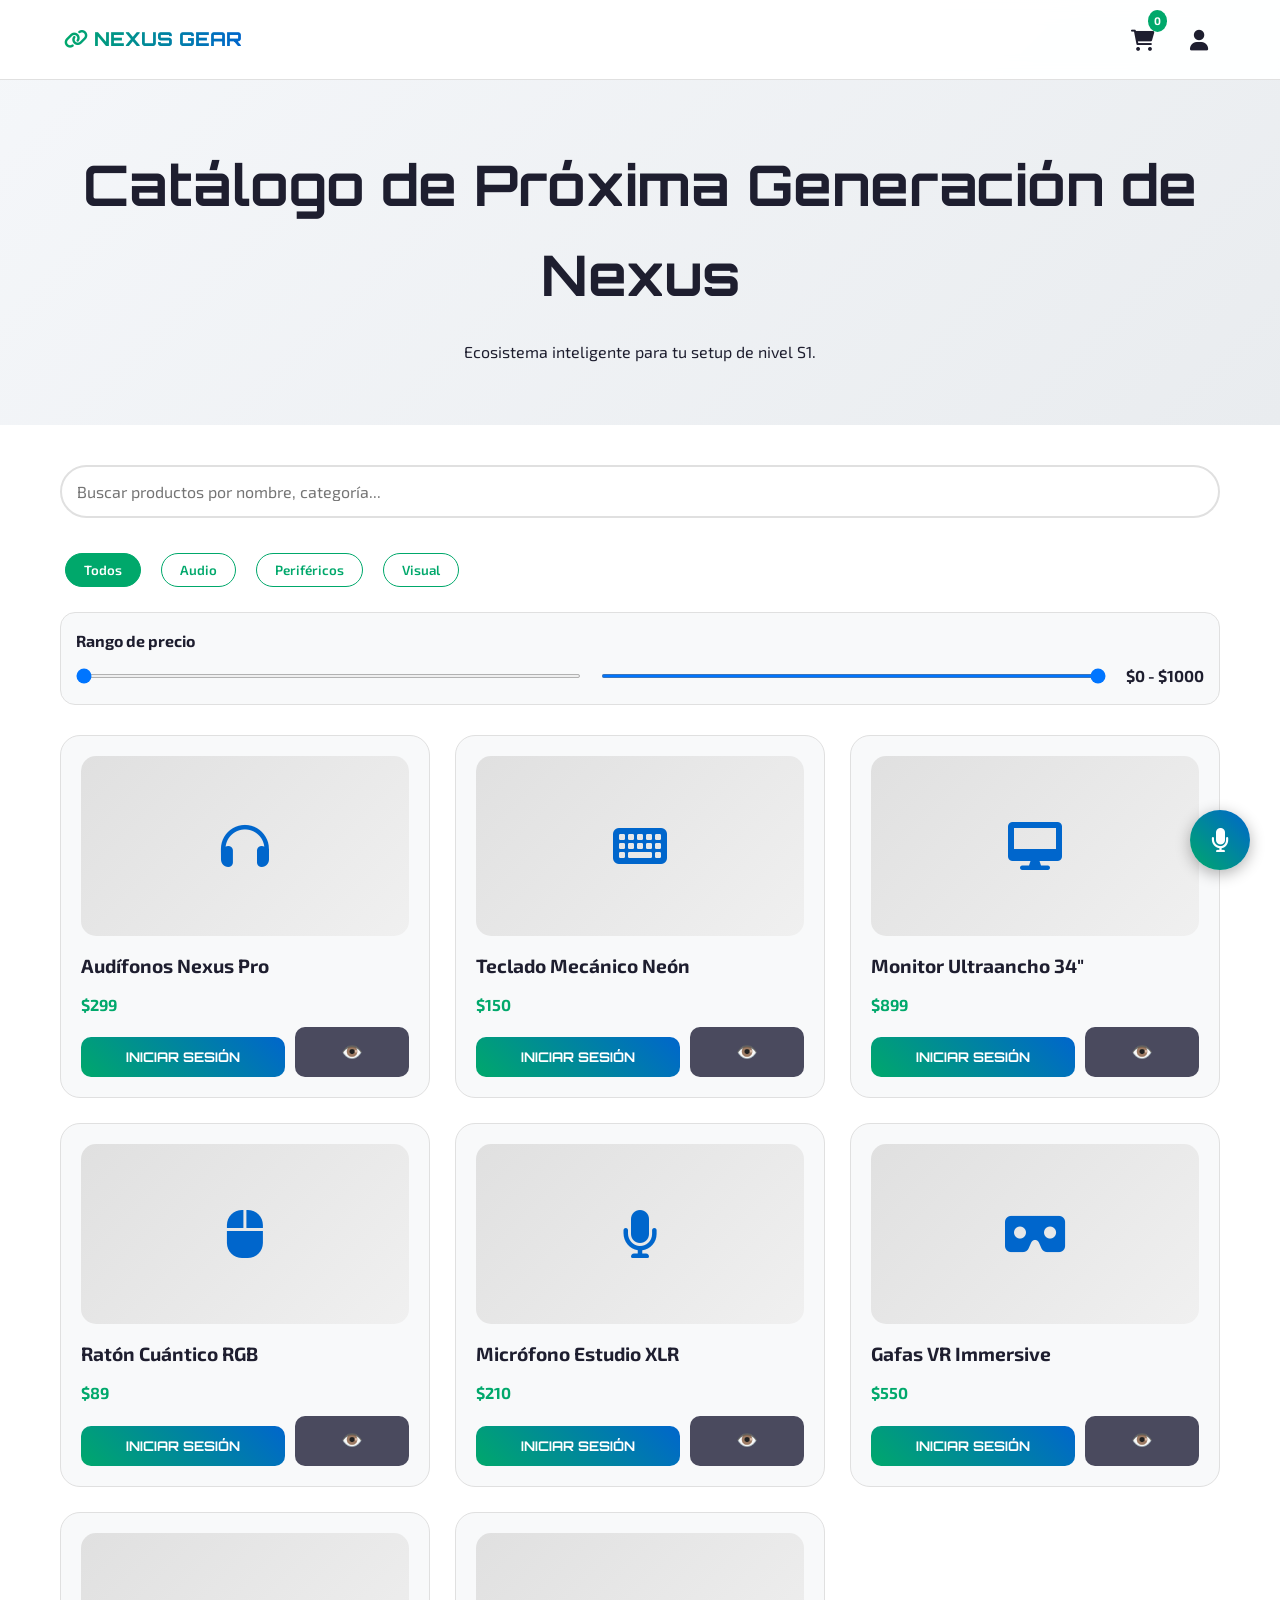
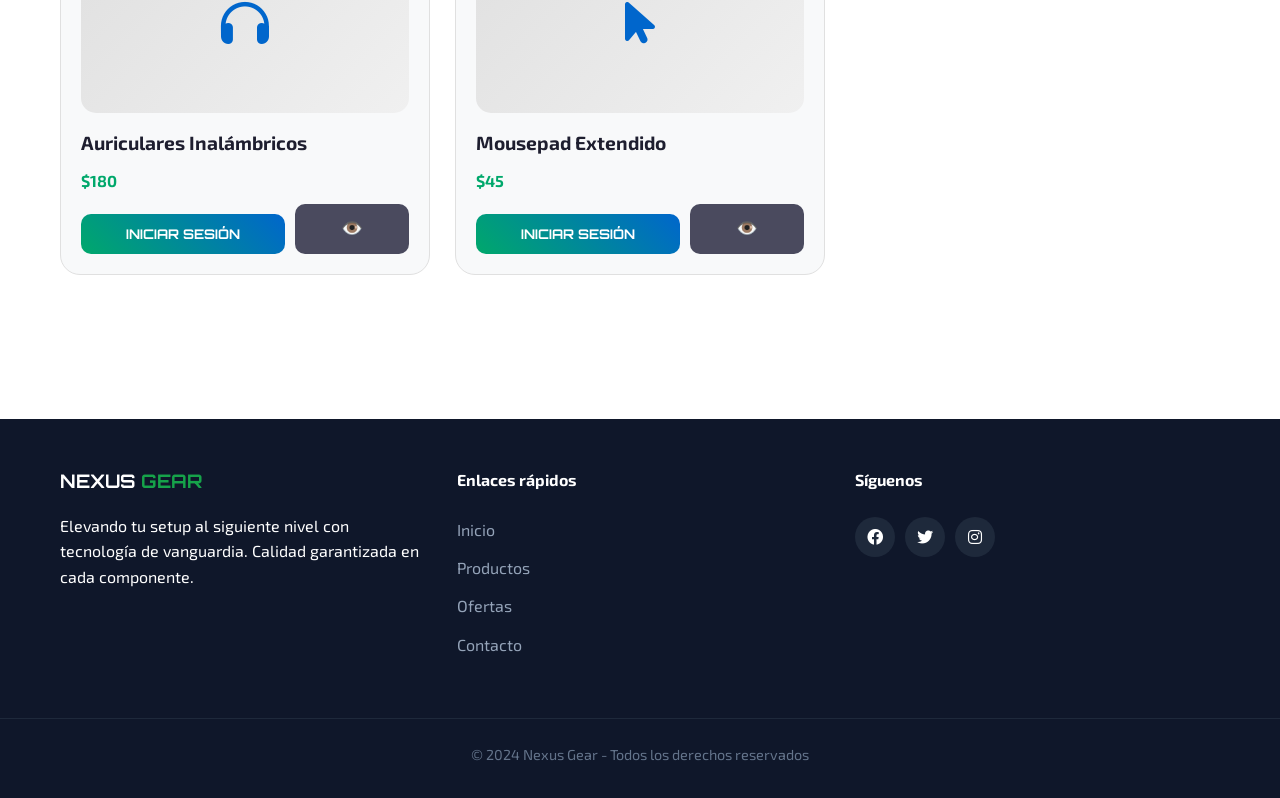
==== nexus.html @ e5adb8c1 "Add files via upload" ====
<!DOCTYPE html>
<html lang="es">

<head>
    <meta charset="UTF-8">
    <meta name="viewport" content="width=device-width, initial-scale=1.0">
    <title>Nexus Gear - Catálogo de Próxima Generación</title>
    <link rel="stylesheet" href="https://cdnjs.cloudflare.com/ajax/libs/font-awesome/6.0.0/css/all.min.css">
    <link href="https://fonts.googleapis.com/css2?family=Orbitron:wght@400;700&family=Exo+2:wght@300;600&display=swap"
        rel="stylesheet">
    <link rel="stylesheet" href="estilos.css">
</head>

<body>

    <div id="loading" aria-label="Cargando Nexus Gear">
        <h2 class="logo-text">NEXUS GEAR</h2>
        <div class="loader-bar" role="progressbar">
            <div class="loader-progress" id="bar"></div>
        </div>
    </div>

    <header>
        <div class="logo">
            <span class="logo-text"><i class="fas fa-link"></i> NEXUS GEAR</span>
        </div>
        <nav class="user-controls">
            <div class="icon-btn" onclick="catalogo.toggleModal()" title="Carrito">
                <i class="fas fa-shopping-cart"></i>
                <span class="badge" id="cart-count">0</span>
            </div>
            <div class="icon-btn" title="Perfil" onclick="window.location.href='Perfil_De_Usuario.html'"
                style="cursor:pointer;">
                <i class="fas fa-user"></i>
            </div>
        </nav>
    </header>

    <main>
        <section class="hero">
            <h1>Catálogo de Próxima Generación de Nexus</h1>
            <p>Ecosistema inteligente para tu setup de nivel S1.</p>
        </section>

        <section class="container">
            <!-- Barra de búsqueda -->
            <div class="search-bar" style="margin-bottom: 30px;">
                <input type="text" id="search-input" placeholder="Buscar productos por nombre, categoría..."
                    style="width: 100%; padding: 15px; border: 2px solid var(--border-light); border-radius: 30px; font-size: 1rem;">
            </div>

            <!-- Filtros mejorados -->
            <div class="filters-wrapper" style="margin-bottom: 30px;">
                <div class="filters" role="tablist">
                    <button class="filter-btn active" data-categoria="all">Todos</button>
                    <button class="filter-btn" data-categoria="audio">Audio</button>
                    <button class="filter-btn" data-categoria="perifericos">Periféricos</button>
                    <button class="filter-btn" data-categoria="visual">Visual</button>
                </div>

                <!-- Filtro de precio -->
                <div class="price-filter"
                    style="margin-top: 20px; padding: 15px; background: var(--light-card); border-radius: 15px;">
                    <h4 style="margin-bottom: 10px;">Rango de precio</h4>
                    <div style="display: flex; gap: 20px; align-items: center; flex-wrap: wrap;">
                        <input type="range" id="precio-min" min="0" max="1000" value="0" step="10">
                        <input type="range" id="precio-max" min="0" max="1000" value="1000" step="10">
                        <span id="precio-valor" style="font-weight: bold;">$0 - $1000</span>
                    </div>
                </div>
            </div>

            <!-- Grid de productos -->
            <div class="products-grid" id="catalog">
                <!-- Productos cargados dinámicamente -->
            </div>

            <!-- Paginación -->
            <div id="paginacion" style="margin-top: 40px; text-align: center;"></div>
        </section>
    </main>

    <!-- Modal del carrito -->
    <div class="modal" id="cartModal" onclick="if(event.target===this) catalogo.toggleModal()">
        <div class="modal-content">
            <div class="modal-header"
                style="display: flex; justify-content: space-between; align-items: center; margin-bottom: 20px;">
                <h2>🛒 Tu Nexo</h2>
                <button class="close-btn" onclick="catalogo.toggleModal()"
                    style="background: none; border: none; font-size: 28px; cursor: pointer;">&times;</button>
            </div>
            <div id="cartItems"></div>
            <div id="cartTotal" class="cart-total"></div>
            <div id="cartActions" style="margin-top: 20px; display: none;">
                <button class="btn-buy" onclick="catalogo.clearCart()" style="background: #ff4757;">VACIAR NEXO</button>
                <button class="btn-buy" onclick="catalogo.checkout()"
                    style="background: var(--primary); margin-top: 10px;">FINALIZAR COMPRA</button>
            </div>
        </div>
    </div>

    <footer style="background: #0f172a; color: white; padding: 3rem 0 2rem; margin-top: 4rem;">
        <div class="footer-content">
            <div class="footer-section">
                <h3>NEXUS <span style="color: #16a34a;">GEAR</span></h3>
                <p>Elevando tu setup al siguiente nivel con tecnología de vanguardia. Calidad garantizada en cada
                    componente.</p>
            </div>
            <div class="footer-section">
                <h4>Enlaces rápidos</h4>
                <ul>
                    <li><a href="#">Inicio</a></li>
                    <li><a href="#">Productos</a></li>
                    <li><a href="#">Ofertas</a></li>
                    <li><a href="#">Contacto</a></li>
                </ul>
            </div>
            <div class="footer-section">
                <h4>Síguenos</h4>
                <div class="social-links">
                    <a href="#"><i class="fab fa-facebook"></i></a>
                    <a href="#"><i class="fab fa-twitter"></i></a>
                    <a href="#"><i class="fab fa-instagram"></i></a>
                </div>
            </div>
            <!-- MODAL DE GALERÍA MULTIMEDIA -->
            <div id="galleryModal" class="modal">
                <div class="modal-content gallery-modal-content">
                    <div class="modal-header">
                        <h2 id="galleryProductTitle">Producto</h2>
                        <button class="close-btn" onclick="catalogo.cerrarGaleria()">&times;</button>
                    </div>

                    <!-- Galería principal -->
                    <div class="gallery-container">
                        <div class="gallery-main">
                            <img id="galleryMainImage" src="" alt="Vista principal">
                            <button class="gallery-nav prev" id="galleryPrevBtn">❮</button>
                            <button class="gallery-nav next" id="galleryNextBtn">❯</button>
                        </div>

                        <!-- Miniaturas -->
                        <div class="gallery-thumbnails" id="galleryThumbnails">
                            <!-- Se generan dinámicamente -->
                        </div>

                        <!-- Botón de voz para navegar -->
                        <button class="gallery-voice-btn" id="galleryVoiceBtn">
                            Navegar por voz
                        </button>
                    </div>
                </div>
            </div>

            <!-- Indicador de voz (feedback) -->
            <div id="voiceFeedback"
                style="position: fixed; bottom: 20px; left: 20px; background: #00a86b; color: white; padding: 8px 16px; border-radius: 20px; font-size: 12px; display: none; z-index: 9999;">
                Escuchando...
            </div>

        </div>
        <div class="footer-bottom">
            <p>&copy; 2024 Nexus Gear - Todos los derechos reservados</p>
        </div>
    </footer>

    <script src="script.js"></script>

    <!-- Botón flotante de asistente de voz -->
    <button id="voice-assistant-btn" title="Asistente de voz Nexus" style="position: fixed; bottom: 30px; right: 30px; z-index: 9999;
    background: linear-gradient(45deg, var(--primary), var(--secondary));
    border: none; color: white; width: 60px; height: 60px; border-radius: 50%;
    font-size: 24px; cursor: pointer; box-shadow: 0 4px 15px rgba(0,0,0,0.3);
    display: flex; align-items: center; justify-content: center;">
        <i class="fas fa-microphone"></i>
    </button>

    <!-- Feedback de voz -->
    <div id="voice-feedback"
        style="position: fixed; bottom: 100px; right: 30px; background: #00a86b; color: white; padding: 8px 16px; border-radius: 20px; font-size: 12px; display: none; z-index: 9999;">
        Escuchando...
    </div>

    <script src="script.js"></script>
</body>

</html>
---- estilos.css ----
:root {
    --primary: #00a86b;
    --secondary: #0066cc;
    --accent: #9d4edd;
    --light-bg: #ffffff;
    --light-card: #f8f9fa;
    --text-dark: #1e1e2f;
    --text-soft: #4a4a5e;
    --border-light: #e0e0e0;
}

* {
    box-sizing: border-box;
    margin: 0;
    padding: 0;
}

body {
    background-color: var(--light-bg);
    color: var(--text-dark);
    font-family: 'Exo 2', sans-serif;
    line-height: 1.6;
}

/* CARGA */
#loading {
    position: fixed;
    inset: 0;
    background: var(--light-bg);
    display: flex;
    flex-direction: column;
    align-items: center;
    justify-content: center;
    z-index: 9999;
}

.loader-bar {
    width: 250px;
    height: 4px;
    background: rgba(0, 0, 0, 0.1);
    border-radius: 10px;
    margin-top: 20px;
    overflow: hidden;
}

.loader-progress {
    width: 0%;
    height: 100%;
    background: var(--primary);
    transition: width 0.4s ease;
}

/* HEADER */
header {
    background: rgba(255, 255, 255, 0.95);
    backdrop-filter: blur(10px);
    position: fixed;
    top: 0;
    width: 100%;
    z-index: 1000;
    padding: 15px 5%;
    border-bottom: 1px solid var(--border-light);
    display: flex;
    justify-content: space-between;
    align-items: center;
}

.logo-text {
    font-family: 'Orbitron', monospace;
    font-weight: 800;
    font-size: 1.2rem;
    background: linear-gradient(to right, var(--primary), var(--secondary));
    -webkit-background-clip: text;
    -webkit-text-fill-color: transparent;
    background-clip: text;
}

.user-controls {
    display: flex;
    gap: 20px;
    align-items: center;
}

.icon-btn {
    position: relative;
    cursor: pointer;
    font-size: 1.3rem;
    transition: transform 0.2s ease;
    padding: 8px;
}

.icon-btn:hover {
    transform: scale(1.1);
}

.badge {
    position: absolute;
    top: -5px;
    right: -5px;
    background: var(--primary);
    color: white;
    border-radius: 50%;
    padding: 2px 6px;
    font-size: 11px;
    font-weight: bold;
    min-width: 18px;
    text-align: center;
}

/* HERO */
.hero {
    padding: 140px 5% 60px;
    text-align: center;
    background: linear-gradient(135deg, #f5f7fa 0%, #e9ecef 100%);
}

.hero h1 {
    font-family: 'Orbitron', monospace;
    font-size: clamp(1.8rem, 5vw, 3.5rem);
    margin-bottom: 20px;
}

.gradient-text {
    background: linear-gradient(45deg, var(--primary), var(--secondary));
    -webkit-background-clip: text;
    -webkit-text-fill-color: transparent;
    background-clip: text;
}

/* CONTAINER */
.container {
    max-width: 1200px;
    margin: 0 auto;
    padding: 40px 20px;
}

/* SEARCH BAR */
.search-bar {
    margin-bottom: 30px;
}

.search-bar input {
    width: 100%;
    padding: 15px 20px;
    border: 2px solid var(--border-light);
    border-radius: 30px;
    font-size: 1rem;
    transition: all 0.3s ease;
    font-family: 'Exo 2', sans-serif;
}

.search-bar input:focus {
    outline: none;
    border-color: var(--primary);
    box-shadow: 0 0 0 3px rgba(0, 168, 107, 0.1);
}

/* FILTERS */
.filters-wrapper {
    margin-bottom: 30px;
}

.filters {
    display: flex;
    gap: 10px;
    flex-wrap: wrap;
    margin-bottom: 20px;
}

.filter-btn {
    background: transparent;
    border: 1px solid var(--primary);
    color: var(--primary);
    padding: 8px 18px;
    border-radius: 20px;
    cursor: pointer;
    margin: 5px;
    transition: all 0.3s ease;
    font-family: 'Exo 2', sans-serif;
    font-weight: 600;
}

.filter-btn:hover {
    background: var(--primary);
    color: white;
    transform: translateY(-2px);
}

.filter-btn.active {
    background: var(--primary);
    color: white;
}

/* PRICE FILTER */
.price-filter {
    background: var(--light-card);
    border-radius: 15px;
    padding: 20px;
    border: 1px solid var(--border-light);
}

.price-filter h4 {
    margin-bottom: 15px;
    color: var(--text-dark);
}

.price-filter input[type="range"] {
    flex: 1;
    min-width: 150px;
    height: 4px;
    border-radius: 5px;
    background: var(--border-light);
    outline: none;
}

.price-filter input[type="range"]::-webkit-slider-thumb {
    -webkit-appearance: none;
    width: 15px;
    height: 15px;
    border-radius: 50%;
    background: var(--primary);
    cursor: pointer;
}

/* GRID */
.products-grid {
    display: grid;
    grid-template-columns: repeat(auto-fill, minmax(280px, 1fr));
    gap: 25px;
    margin-bottom: 40px;
}

.product-card {
    background: var(--light-card);
    border: 1px solid var(--border-light);
    border-radius: 20px;
    padding: 20px;
    transition: all 0.3s ease;
    position: relative;
    overflow: hidden;
}

.product-card:hover {
    transform: translateY(-5px);
    box-shadow: 0 10px 25px rgba(0, 0, 0, 0.1);
    border-color: var(--primary);
}

.product-card::before {
    content: '';
    position: absolute;
    top: 0;
    left: -100%;
    width: 100%;
    height: 3px;
    background: linear-gradient(90deg, var(--primary), var(--secondary));
    transition: left 0.3s ease;
}

.product-card:hover::before {
    left: 0;
}

.product-img {
    height: 180px;
    background: linear-gradient(135deg, #e0e0e0 0%, #f0f0f0 100%);
    border-radius: 15px;
    display: flex;
    align-items: center;
    justify-content: center;
    font-size: 3rem;
    color: var(--secondary);
    margin-bottom: 15px;
}

.product-card h3 {
    font-size: 1.2rem;
    margin-bottom: 10px;
    color: var(--text-dark);
}

/* BOTONES */
.btn-buy {
    width: 100%;
    padding: 12px;
    border: none;
    border-radius: 10px;
    background: linear-gradient(45deg, var(--primary), var(--secondary));
    color: white;
    font-weight: bold;
    font-family: 'Orbitron', monospace;
    cursor: pointer;
    transition: all 0.3s ease;
    margin-top: 10px;
}

.btn-buy:hover {
    transform: translateY(-2px);
    box-shadow: 0 4px 12px rgba(0, 168, 107, 0.3);
}

.btn-buy:active {
    transform: translateY(0);
}

/* MODAL */
.modal {
    display: none;
    position: fixed;
    inset: 0;
    background: rgba(0, 0, 0, 0.5);
    backdrop-filter: blur(4px);
    z-index: 2000;
    align-items: center;
    justify-content: center;
    opacity: 0;
    transition: opacity 0.3s ease;
}

.modal.active {
    display: flex;
    opacity: 1;
}

.modal-content {
    background: white;
    padding: 30px;
    border-radius: 20px;
    width: 90%;
    max-width: 500px;
    max-height: 80vh;
    overflow-y: auto;
    transform: scale(0.9);
    transition: transform 0.3s ease;
}

.modal.active .modal-content {
    transform: scale(1);
}

.modal-header {
    display: flex;
    justify-content: space-between;
    align-items: center;
    margin-bottom: 20px;
    padding-bottom: 15px;
    border-bottom: 2px solid var(--border-light);
}

.close-btn {
    background: none;
    border: none;
    font-size: 28px;
    cursor: pointer;
    color: var(--text-soft);
    transition: color 0.3s ease;
}

.close-btn:hover {
    color: var(--primary);
}

.cart-item {
    display: flex;
    justify-content: space-between;
    align-items: center;
    padding: 12px 0;
    border-bottom: 1px solid #eee;
}

.cart-total {
    margin-top: 20px;
    padding-top: 20px;
    border-top: 2px solid var(--border-light);
    text-align: right;
}

/* PAGINACION */
#paginacion {
    margin-top: 40px;
    text-align: center;
}

#paginacion button {
    padding: 8px 15px;
    margin: 0 5px;
    border: 1px solid var(--border-light);
    background: white;
    color: var(--text-dark);
    border-radius: 8px;
    cursor: pointer;
    transition: all 0.3s ease;
    font-family: 'Exo 2', sans-serif;
}

#paginacion button:hover {
    background: var(--primary);
    color: white;
    transform: translateY(-2px);
}

/* FOOTER */
footer {
    background: #0f172a;
    color: white;
    padding: 3rem 0 2rem;
    margin-top: 4rem;
}

.footer-content {
    max-width: 1200px;
    margin: 0 auto;
    display: grid;
    grid-template-columns: repeat(auto-fit, minmax(250px, 1fr));
    gap: 2rem;
    padding: 0 20px;
}

.footer-section h3 {
    font-family: 'Orbitron', monospace;
    margin-bottom: 1rem;
}

.footer-section h3 span {
    color: #16a34a;
}

.footer-section h4 {
    margin-bottom: 1.5rem;
    position: relative;
}

.footer-section ul {
    list-style: none;
    padding: 0;
}

.footer-section ul li {
    margin-bottom: 0.8rem;
}

.footer-section ul li a {
    color: #94a3b8;
    text-decoration: none;
    transition: color 0.3s;
}

.footer-section ul li a:hover {
    color: #16a34a;
}

.social-links {
    display: flex;
    gap: 10px;
}

.social-links a {
    display: inline-flex;
    width: 40px;
    height: 40px;
    background: #1e293b;
    color: white;
    text-align: center;
    align-items: center;
    justify-content: center;
    border-radius: 50%;
    text-decoration: none;
    transition: all 0.3s;
}

.social-links a:hover {
    background: #16a34a;
    transform: translateY(-3px);
}

.footer-bottom {
    text-align: center;
    margin-top: 3rem;
    padding-top: 1.5rem;
    border-top: 1px solid #1e293b;
    font-size: 0.9rem;
    color: #64748b;
}

/* RESPONSIVE */
@media (max-width: 768px) {
    header {
        padding: 10px 3%;
    }

    .hero {
        padding-top: 100px;
    }

    .hero h1 {
        font-size: 1.8rem;
    }

    .products-grid {
        grid-template-columns: repeat(auto-fill, minmax(240px, 1fr));
        gap: 15px;
    }

    .filters {
        overflow-x: auto;
        flex-wrap: nowrap;
        padding-bottom: 10px;
    }

    .price-filter div {
        flex-direction: column;
        gap: 10px;
    }

    .price-filter input[type="range"] {
        width: 100%;
    }
}

@media (max-width: 480px) {
    .logo-text {
        font-size: 1rem;
    }

    .hero h1 {
        font-size: 1.5rem;
    }

    .products-grid {
        grid-template-columns: 1fr;
    }

    .modal-content {
        width: 95%;
        padding: 20px;
    }

    .footer-content {
        grid-template-columns: 1fr;
        text-align: center;
    }

    .social-links {
        justify-content: center;
    }
}
/* ========== GALERÍA MULTIMEDIA ========== */

.gallery-modal-content {
    max-width: 800px !important;
    max-height: 90vh !important;
    overflow-y: auto !important;
}

.gallery-container {
    display: flex;
    flex-direction: column;
    gap: 20px;
}

.gallery-main {
    position: relative;
    width: 100%;
    aspect-ratio: 1 / 1;
    background: #f0f0f0;
    border-radius: 16px;
    overflow: hidden;
    display: flex;
    align-items: center;
    justify-content: center;
}

.gallery-main img {
    width: 100%;
    height: 100%;
    object-fit: contain;
    transition: transform 0.3s ease;
}

.gallery-nav {
    position: absolute;
    top: 50%;
    transform: translateY(-50%);
    background: rgba(0,0,0,0.6);
    color: white;
    border: none;
    width: 40px;
    height: 40px;
    border-radius: 50%;
    cursor: pointer;
    font-size: 20px;
    transition: all 0.2s;
    z-index: 10;
}

.gallery-nav:hover {
    background: var(--primary);
}

.gallery-nav.prev {
    left: 10px;
}

.gallery-nav.next {
    right: 10px;
}

.gallery-thumbnails {
    display: flex;
    gap: 10px;
    overflow-x: auto;
    padding: 10px 0;
    scrollbar-width: thin;
}

.gallery-thumbnails img {
    width: 70px;
    height: 70px;
    object-fit: cover;
    border-radius: 10px;
    cursor: pointer;
    border: 2px solid transparent;
    transition: all 0.2s;
    flex-shrink: 0;
}

.gallery-thumbnails img:hover {
    transform: scale(1.05);
}

.gallery-thumbnails img.active-gallery-thumb {
    border-color: var(--primary);
    box-shadow: 0 0 0 2px rgba(0,168,107,0.3);
}

.gallery-voice-btn {
    background: linear-gradient(45deg, var(--primary), var(--secondary));
    color: white;
    border: none;
    padding: 12px;
    border-radius: 30px;
    cursor: pointer;
    font-weight: bold;
    margin-top: 10px;
    transition: all 0.3s;
}

.gallery-voice-btn:hover {
    transform: translateY(-2px);
    box-shadow: 0 4px 12px rgba(0,168,107,0.3);
}

/* Responsive galería */
@media (max-width: 600px) {
    .gallery-thumbnails img {
        width: 50px;
        height: 50px;
    }
    
    .gallery-nav {
        width: 30px;
        height: 30px;
        font-size: 14px;
    }
}
/* Overlay de galería en tarjetas */
.product-img {
    position: relative;
    cursor: pointer;
}

.gallery-overlay {
    position: absolute;
    top: 0;
    left: 0;
    width: 100%;
    height: 100%;
    background: rgba(0,0,0,0.7);
    display: flex;
    align-items: center;
    justify-content: center;
    opacity: 0;
    transition: opacity 0.3s;
    border-radius: 15px;
    color: white;
    gap: 8px;
}

.product-img:hover .gallery-overlay {
    opacity: 1;
}

.btn-gallery {
    background: #4a4a5e;
    color: white;
    border: none;
    border-radius: 10px;
    padding: 12px;
    cursor: pointer;
    transition: all 0.3s;
    font-size: 1.1rem;
}

.btn-gallery:hover {
    background: var(--primary);
    transform: translateY(-2px);
}
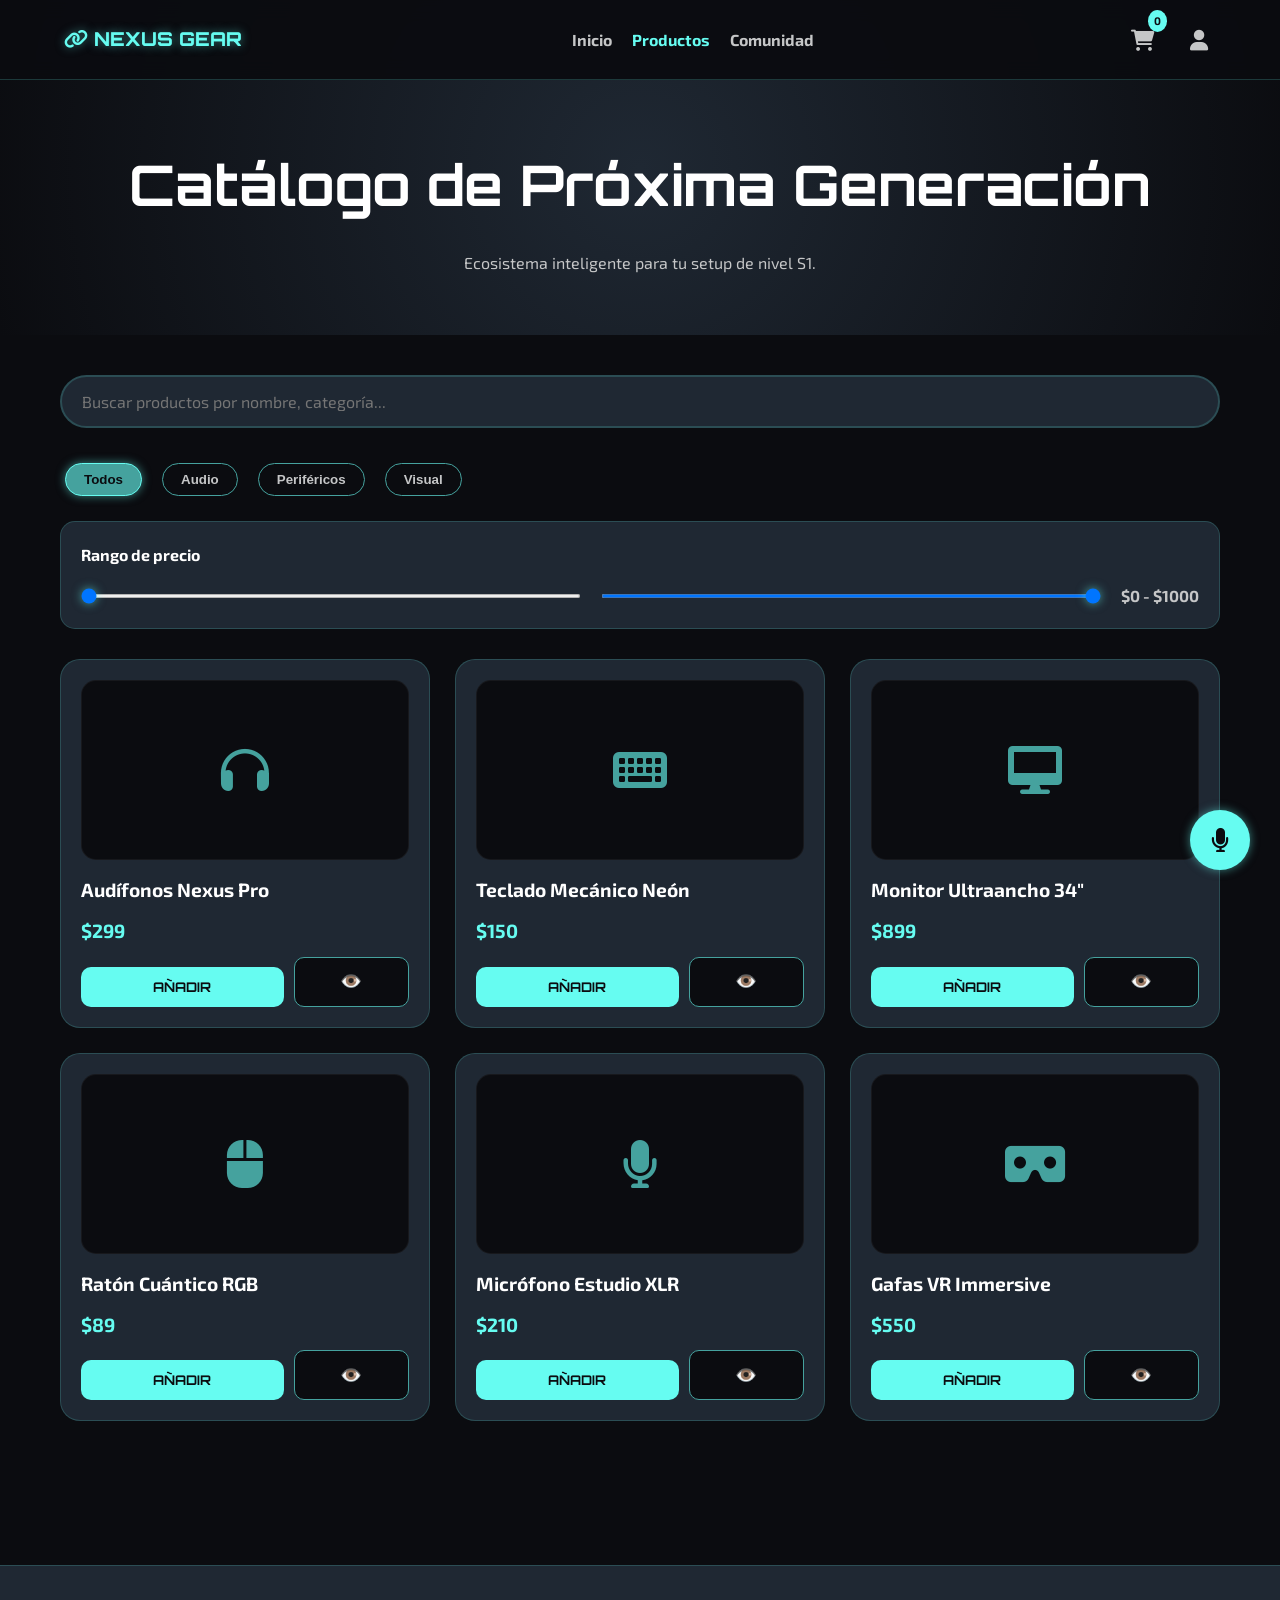
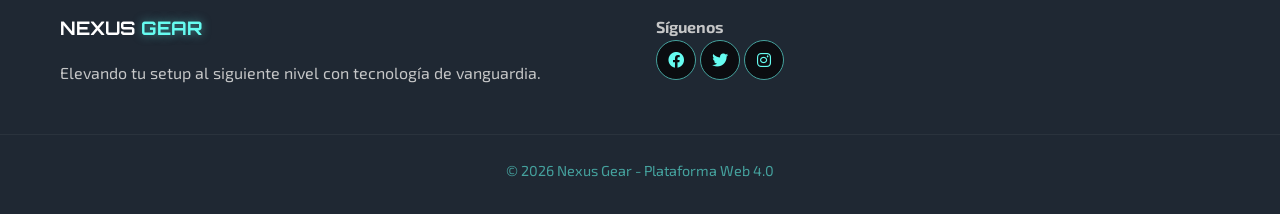
==== commit d34ccc6c: "fix: Actualización de archivos de perfil, estilos y scripts" ====
--- a/nexus.html
+++ b/nexus.html
@@ -1,36 +1,37 @@
 <!DOCTYPE html>
 <html lang="es">
-
 <head>
     <meta charset="UTF-8">
     <meta name="viewport" content="width=device-width, initial-scale=1.0">
-    <title>Nexus Gear - Catálogo de Próxima Generación</title>
+    <title>Nexus Gear - Catálogo Web 4.0</title>
     <link rel="stylesheet" href="https://cdnjs.cloudflare.com/ajax/libs/font-awesome/6.0.0/css/all.min.css">
-    <link href="https://fonts.googleapis.com/css2?family=Orbitron:wght@400;700&family=Exo+2:wght@300;600&display=swap"
-        rel="stylesheet">
+    <link href="https://fonts.googleapis.com/css2?family=Orbitron:wght@400;700&family=Exo+2:wght@300;600&display=swap" rel="stylesheet">
     <link rel="stylesheet" href="estilos.css">
 </head>
-
 <body>
-
     <div id="loading" aria-label="Cargando Nexus Gear">
         <h2 class="logo-text">NEXUS GEAR</h2>
         <div class="loader-bar" role="progressbar">
             <div class="loader-progress" id="bar"></div>
         </div>
     </div>
-
     <header>
         <div class="logo">
-            <span class="logo-text"><i class="fas fa-link"></i> NEXUS GEAR</span>
+            <a href="index.html" style="text-decoration: none;">
+                <span class="logo-text"><i class="fas fa-link"></i> NEXUS GEAR</span>
+            </a>
         </div>
+        <nav style="display: flex; gap: 20px; font-weight: bold; margin-left: 20px;">
+            <a href="index.html" style="color: var(--text-main); text-decoration: none;">Inicio</a>
+            <a href="nexus.html" style="color: var(--primary); text-decoration: none;">Productos</a>
+            <a href="Perfil_De_Usuario.html" style="color: var(--text-main); text-decoration: none;">Comunidad</a>
+        </nav>
         <nav class="user-controls">
             <div class="icon-btn" onclick="catalogo.toggleModal()" title="Carrito">
                 <i class="fas fa-shopping-cart"></i>
                 <span class="badge" id="cart-count">0</span>
             </div>
-            <div class="icon-btn" title="Perfil" onclick="window.location.href='Perfil_De_Usuario.html'"
-                style="cursor:pointer;">
+            <div class="icon-btn" title="Perfil" onclick="window.location.href='Perfil_De_Usuario.html'">
                 <i class="fas fa-user"></i>
             </div>
         </nav>
@@ -38,18 +39,15 @@
 
     <main>
         <section class="hero">
-            <h1>Catálogo de Próxima Generación de Nexus</h1>
-            <p>Ecosistema inteligente para tu setup de nivel S1.</p>
+            <h1>Catálogo de Próxima Generación</h1>
+            <p style="color: var(--text-main);">Ecosistema inteligente para tu setup de nivel S1.</p>
         </section>
 
         <section class="container">
-            <!-- Barra de búsqueda -->
             <div class="search-bar" style="margin-bottom: 30px;">
-                <input type="text" id="search-input" placeholder="Buscar productos por nombre, categoría..."
-                    style="width: 100%; padding: 15px; border: 2px solid var(--border-light); border-radius: 30px; font-size: 1rem;">
+                <input type="text" id="search-input" placeholder="Buscar productos por nombre, categoría...">
             </div>
 
-            <!-- Filtros mejorados -->
             <div class="filters-wrapper" style="margin-bottom: 30px;">
                 <div class="filters" role="tablist">
                     <button class="filter-btn active" data-categoria="all">Todos</button>
@@ -57,11 +55,8 @@
                     <button class="filter-btn" data-categoria="perifericos">Periféricos</button>
                     <button class="filter-btn" data-categoria="visual">Visual</button>
                 </div>
-
-                <!-- Filtro de precio -->
-                <div class="price-filter"
-                    style="margin-top: 20px; padding: 15px; background: var(--light-card); border-radius: 15px;">
-                    <h4 style="margin-bottom: 10px;">Rango de precio</h4>
+                <div class="price-filter">
+                    <h4>Rango de precio</h4>
                     <div style="display: flex; gap: 20px; align-items: center; flex-wrap: wrap;">
                         <input type="range" id="precio-min" min="0" max="1000" value="0" step="10">
                         <input type="range" id="precio-max" min="0" max="1000" value="1000" step="10">
@@ -70,50 +65,57 @@
                 </div>
             </div>
 
-            <!-- Grid de productos -->
             <div class="products-grid" id="catalog">
-                <!-- Productos cargados dinámicamente -->
-            </div>
-
-            <!-- Paginación -->
-            <div id="paginacion" style="margin-top: 40px; text-align: center;"></div>
+                </div>
+            <div id="paginacion"></div>
         </section>
     </main>
 
-    <!-- Modal del carrito -->
     <div class="modal" id="cartModal" onclick="if(event.target===this) catalogo.toggleModal()">
         <div class="modal-content">
-            <div class="modal-header"
-                style="display: flex; justify-content: space-between; align-items: center; margin-bottom: 20px;">
+            <div class="modal-header">
                 <h2>🛒 Tu Nexo</h2>
-                <button class="close-btn" onclick="catalogo.toggleModal()"
-                    style="background: none; border: none; font-size: 28px; cursor: pointer;">&times;</button>
+                <button class="close-btn" onclick="catalogo.toggleModal()">&times;</button>
             </div>
             <div id="cartItems"></div>
             <div id="cartTotal" class="cart-total"></div>
             <div id="cartActions" style="margin-top: 20px; display: none;">
                 <button class="btn-buy" onclick="catalogo.clearCart()" style="background: #ff4757;">VACIAR NEXO</button>
-                <button class="btn-buy" onclick="catalogo.checkout()"
-                    style="background: var(--primary); margin-top: 10px;">FINALIZAR COMPRA</button>
+                <button class="btn-buy" onclick="catalogo.checkout()">FINALIZAR COMPRA</button>
             </div>
         </div>
     </div>
 
-    <footer style="background: #0f172a; color: white; padding: 3rem 0 2rem; margin-top: 4rem;">
+    <div id="galleryModal" class="modal">
+        <div class="modal-content gallery-modal-content">
+            <div class="modal-header">
+                <h2 id="galleryProductTitle">Producto</h2>
+                <button class="close-btn" onclick="catalogo.cerrarGaleria()">&times;</button>
+            </div>
+            <div class="gallery-container">
+                <div class="gallery-main">
+                    <img id="galleryMainImage" src="" alt="Vista principal">
+                    <button class="gallery-nav prev" id="galleryPrevBtn">❮</button>
+                    <button class="gallery-nav next" id="galleryNextBtn">❯</button>
+                </div>
+                <div class="gallery-thumbnails" id="galleryThumbnails"></div>
+                <button class="gallery-voice-btn" id="galleryVoiceBtn">🎤 Navegar por voz</button>
+            </div>
+        </div>
+    </div>
+
+    <button id="voice-assistant-btn" title="Asistente Nexus" style="position: fixed; bottom: 30px; right: 30px; z-index: 9999; background: var(--primary); border: none; color: var(--bg-main); width: 60px; height: 60px; border-radius: 50%; font-size: 24px; cursor: pointer; box-shadow: var(--neon-glow); display: flex; align-items: center; justify-content: center;">
+        <i class="fas fa-microphone"></i>
+    </button>
+    <div id="voice-feedback" style="position: fixed; bottom: 100px; right: 30px; background: var(--secondary); color: white; padding: 8px 16px; border-radius: 20px; font-size: 12px; display: none; z-index: 9999; border: 1px solid var(--primary);">
+        Escuchando...
+    </div>
+
+    <footer>
         <div class="footer-content">
             <div class="footer-section">
-                <h3>NEXUS <span style="color: #16a34a;">GEAR</span></h3>
-                <p>Elevando tu setup al siguiente nivel con tecnología de vanguardia. Calidad garantizada en cada
-                    componente.</p>
-            </div>
-            <div class="footer-section">
-                <h4>Enlaces rápidos</h4>
-                <ul>
-                    <li><a href="#">Inicio</a></li>
-                    <li><a href="#">Productos</a></li>
-                    <li><a href="#">Ofertas</a></li>
-                    <li><a href="#">Contacto</a></li>
-                </ul>
+                <h3>NEXUS <span>GEAR</span></h3>
+                <p>Elevando tu setup al siguiente nivel con tecnología de vanguardia.</p>
             </div>
             <div class="footer-section">
                 <h4>Síguenos</h4>
@@ -123,65 +125,11 @@
                     <a href="#"><i class="fab fa-instagram"></i></a>
                 </div>
             </div>
-            <!-- MODAL DE GALERÍA MULTIMEDIA -->
-            <div id="galleryModal" class="modal">
-                <div class="modal-content gallery-modal-content">
-                    <div class="modal-header">
-                        <h2 id="galleryProductTitle">Producto</h2>
-                        <button class="close-btn" onclick="catalogo.cerrarGaleria()">&times;</button>
-                    </div>
-
-                    <!-- Galería principal -->
-                    <div class="gallery-container">
-                        <div class="gallery-main">
-                            <img id="galleryMainImage" src="" alt="Vista principal">
-                            <button class="gallery-nav prev" id="galleryPrevBtn">❮</button>
-                            <button class="gallery-nav next" id="galleryNextBtn">❯</button>
-                        </div>
-
-                        <!-- Miniaturas -->
-                        <div class="gallery-thumbnails" id="galleryThumbnails">
-                            <!-- Se generan dinámicamente -->
-                        </div>
-
-                        <!-- Botón de voz para navegar -->
-                        <button class="gallery-voice-btn" id="galleryVoiceBtn">
-                            Navegar por voz
-                        </button>
-                    </div>
-                </div>
-            </div>
-
-            <!-- Indicador de voz (feedback) -->
-            <div id="voiceFeedback"
-                style="position: fixed; bottom: 20px; left: 20px; background: #00a86b; color: white; padding: 8px 16px; border-radius: 20px; font-size: 12px; display: none; z-index: 9999;">
-                Escuchando...
-            </div>
-
         </div>
         <div class="footer-bottom">
-            <p>&copy; 2024 Nexus Gear - Todos los derechos reservados</p>
+            <p>&copy; 2026 Nexus Gear - Plataforma Web 4.0</p>
         </div>
     </footer>
-
-    <script src="script.js"></script>
-
-    <!-- Botón flotante de asistente de voz -->
-    <button id="voice-assistant-btn" title="Asistente de voz Nexus" style="position: fixed; bottom: 30px; right: 30px; z-index: 9999;
-    background: linear-gradient(45deg, var(--primary), var(--secondary));
-    border: none; color: white; width: 60px; height: 60px; border-radius: 50%;
-    font-size: 24px; cursor: pointer; box-shadow: 0 4px 15px rgba(0,0,0,0.3);
-    display: flex; align-items: center; justify-content: center;">
-        <i class="fas fa-microphone"></i>
-    </button>
-
-    <!-- Feedback de voz -->
-    <div id="voice-feedback"
-        style="position: fixed; bottom: 100px; right: 30px; background: #00a86b; color: white; padding: 8px 16px; border-radius: 20px; font-size: 12px; display: none; z-index: 9999;">
-        Escuchando...
-    </div>
-
     <script src="script.js"></script>
 </body>
-
 </html>
--- a/estilos.css
+++ b/estilos.css
@@ -1,707 +1,99 @@
 :root {
-    --primary: #00a86b;
-    --secondary: #0066cc;
-    --accent: #9d4edd;
-    --light-bg: #ffffff;
-    --light-card: #f8f9fa;
-    --text-dark: #1e1e2f;
-    --text-soft: #4a4a5e;
-    --border-light: #e0e0e0;
+    --bg-main: #0B0C10; 
+    --bg-card: #1F2833; 
+    --primary: #66FCF1; 
+    --secondary: #45A29E; 
+    --text-main: #C5C6C7; 
+    --text-title: #FFFFFF; 
+    --border-light: rgba(69, 162, 158, 0.3);
+    --neon-glow: 0 0 10px rgba(102, 252, 241, 0.5);
 }
 
-* {
-    box-sizing: border-box;
-    margin: 0;
-    padding: 0;
-}
+* { box-sizing: border-box; margin: 0; padding: 0; }
+body { background-color: var(--bg-main); color: var(--text-main); font-family: 'Exo 2', sans-serif; line-height: 1.6; }
 
-body {
-    background-color: var(--light-bg);
-    color: var(--text-dark);
-    font-family: 'Exo 2', sans-serif;
-    line-height: 1.6;
-}
+#loading { position: fixed; inset: 0; background: var(--bg-main); display: flex; flex-direction: column; align-items: center; justify-content: center; z-index: 9999; }
+.loader-bar { width: 250px; height: 4px; background: var(--bg-card); border-radius: 10px; margin-top: 20px; overflow: hidden; }
+.loader-progress { width: 0%; height: 100%; background: var(--primary); transition: width 0.4s ease; box-shadow: var(--neon-glow); }
 
-/* CARGA */
-#loading {
-    position: fixed;
-    inset: 0;
-    background: var(--light-bg);
-    display: flex;
-    flex-direction: column;
-    align-items: center;
-    justify-content: center;
-    z-index: 9999;
-}
+header { background: rgba(11, 12, 16, 0.95); backdrop-filter: blur(10px); position: fixed; top: 0; width: 100%; z-index: 1000; padding: 15px 5%; border-bottom: 1px solid var(--border-light); display: flex; justify-content: space-between; align-items: center; }
+.logo-text { font-family: 'Orbitron', monospace; font-weight: 800; font-size: 1.2rem; color: var(--primary); text-shadow: var(--neon-glow); }
+.user-controls { display: flex; gap: 20px; align-items: center; }
+.icon-btn { position: relative; cursor: pointer; font-size: 1.3rem; transition: transform 0.2s ease; padding: 8px; color: var(--text-main); }
+.icon-btn:hover { transform: scale(1.1); color: var(--primary); }
+.badge { position: absolute; top: -5px; right: -5px; background: var(--primary); color: var(--bg-main); border-radius: 50%; padding: 2px 6px; font-size: 11px; font-weight: bold; min-width: 18px; text-align: center; }
 
-.loader-bar {
-    width: 250px;
-    height: 4px;
-    background: rgba(0, 0, 0, 0.1);
-    border-radius: 10px;
-    margin-top: 20px;
-    overflow: hidden;
-}
+.hero { padding: 140px 5% 60px; text-align: center; background: radial-gradient(circle at center, var(--bg-card) 0%, var(--bg-main) 100%); }
+.hero h1 { font-family: 'Orbitron', monospace; font-size: clamp(1.8rem, 5vw, 3.5rem); margin-bottom: 20px; color: var(--text-title); }
+.gradient-text { color: var(--primary); text-shadow: var(--neon-glow); }
 
-.loader-progress {
-    width: 0%;
-    height: 100%;
-    background: var(--primary);
-    transition: width 0.4s ease;
-}
+.container { max-width: 1200px; margin: 0 auto; padding: 40px 20px; }
+.search-bar input { width: 100%; padding: 15px 20px; background: var(--bg-card); color: var(--text-title); border: 2px solid var(--border-light); border-radius: 30px; font-size: 1rem; transition: all 0.3s ease; font-family: 'Exo 2', sans-serif; }
+.search-bar input:focus { outline: none; border-color: var(--primary); box-shadow: var(--neon-glow); }
 
-/* HEADER */
-header {
-    background: rgba(255, 255, 255, 0.95);
-    backdrop-filter: blur(10px);
-    position: fixed;
-    top: 0;
-    width: 100%;
-    z-index: 1000;
-    padding: 15px 5%;
-    border-bottom: 1px solid var(--border-light);
-    display: flex;
-    justify-content: space-between;
-    align-items: center;
-}
+.filters { display: flex; gap: 10px; flex-wrap: wrap; margin-bottom: 20px; }
+.filter-btn { background: transparent; border: 1px solid var(--secondary); color: var(--text-main); padding: 8px 18px; border-radius: 20px; cursor: pointer; margin: 5px; transition: all 0.3s ease; font-weight: 600; }
+.filter-btn:hover { border-color: var(--primary); color: var(--primary); box-shadow: var(--neon-glow); transform: translateY(-2px); }
+.filter-btn.active { background: var(--secondary); color: var(--bg-main); border-color: var(--primary); box-shadow: var(--neon-glow); }
 
-.logo-text {
-    font-family: 'Orbitron', monospace;
-    font-weight: 800;
-    font-size: 1.2rem;
-    background: linear-gradient(to right, var(--primary), var(--secondary));
-    -webkit-background-clip: text;
-    -webkit-text-fill-color: transparent;
-    background-clip: text;
-}
+.price-filter { background: var(--bg-card); border-radius: 15px; padding: 20px; border: 1px solid var(--border-light); }
+.price-filter h4 { margin-bottom: 15px; color: var(--text-title); }
+.price-filter input[type="range"] { flex: 1; min-width: 150px; height: 4px; border-radius: 5px; background: var(--bg-main); outline: none; }
+.price-filter input[type="range"]::-webkit-slider-thumb { -webkit-appearance: none; width: 15px; height: 15px; border-radius: 50%; background: var(--primary); cursor: pointer; box-shadow: var(--neon-glow); }
 
-.user-controls {
-    display: flex;
-    gap: 20px;
-    align-items: center;
-}
+.products-grid { display: grid; grid-template-columns: repeat(auto-fill, minmax(280px, 1fr)); gap: 25px; margin-bottom: 40px; }
+.product-card { background: var(--bg-card); border: 1px solid var(--border-light); border-radius: 20px; padding: 20px; transition: all 0.3s ease; position: relative; overflow: hidden; }
+.product-card:hover { transform: translateY(-5px); box-shadow: var(--neon-glow); border-color: var(--primary); }
+.product-img { height: 180px; background: var(--bg-main); border-radius: 15px; display: flex; align-items: center; justify-content: center; font-size: 3rem; color: var(--secondary); margin-bottom: 15px; position: relative; cursor: pointer; border: 1px solid rgba(255,255,255,0.05); }
+.product-card h3 { font-size: 1.2rem; margin-bottom: 10px; color: var(--text-title); }
+.gallery-overlay { position: absolute; top: 0; left: 0; width: 100%; height: 100%; background: rgba(11, 12, 16, 0.8); display: flex; align-items: center; justify-content: center; opacity: 0; transition: opacity 0.3s; border-radius: 15px; color: var(--primary); gap: 8px; font-weight: bold; }
+.product-img:hover .gallery-overlay { opacity: 1; }
 
-.icon-btn {
-    position: relative;
-    cursor: pointer;
-    font-size: 1.3rem;
-    transition: transform 0.2s ease;
-    padding: 8px;
-}
+.btn-buy { width: 100%; padding: 12px; border: none; border-radius: 10px; background: var(--primary); color: var(--bg-main); font-weight: bold; font-family: 'Orbitron', monospace; cursor: pointer; transition: all 0.3s ease; margin-top: 10px; }
+.btn-buy:hover { background: #fff; box-shadow: var(--neon-glow); transform: translateY(-2px); }
+.btn-gallery { background: var(--bg-main); color: var(--primary); border: 1px solid var(--secondary); border-radius: 10px; padding: 12px; cursor: pointer; transition: all 0.3s ease; font-size: 1.1rem; }
+.btn-gallery:hover { background: var(--primary); color: var(--bg-main); }
 
-.icon-btn:hover {
-    transform: scale(1.1);
-}
+.modal { display: none; position: fixed; inset: 0; background: rgba(11, 12, 16, 0.85); backdrop-filter: blur(5px); z-index: 2000; align-items: center; justify-content: center; opacity: 0; transition: opacity 0.3s ease; }
+.modal.active { display: flex; opacity: 1; }
+.modal-content { background: var(--bg-card); padding: 30px; border-radius: 20px; width: 90%; max-width: 500px; border: 1px solid var(--primary); box-shadow: var(--neon-glow); color: var(--text-main); }
+.modal-header { display: flex; justify-content: space-between; align-items: center; margin-bottom: 20px; padding-bottom: 15px; border-bottom: 1px solid var(--border-light); }
+.close-btn { background: none; border: none; font-size: 28px; cursor: pointer; color: var(--text-main); transition: color 0.3s ease; }
+.close-btn:hover { color: var(--primary); }
+.cart-item { display: flex; justify-content: space-between; align-items: center; padding: 12px 0; border-bottom: 1px solid rgba(255,255,255,0.05); }
 
-.badge {
-    position: absolute;
-    top: -5px;
-    right: -5px;
-    background: var(--primary);
-    color: white;
-    border-radius: 50%;
-    padding: 2px 6px;
-    font-size: 11px;
-    font-weight: bold;
-    min-width: 18px;
-    text-align: center;
-}
+#paginacion { margin-top: 40px; text-align: center; }
+#paginacion button { padding: 8px 15px; margin: 0 5px; border: 1px solid var(--secondary); background: var(--bg-card); color: var(--text-main); border-radius: 8px; cursor: pointer; transition: all 0.3s ease; }
+#paginacion button:hover { background: var(--secondary); color: var(--bg-main); border-color: var(--primary); box-shadow: var(--neon-glow); }
 
-/* HERO */
-.hero {
-    padding: 140px 5% 60px;
-    text-align: center;
-    background: linear-gradient(135deg, #f5f7fa 0%, #e9ecef 100%);
-}
+footer { background: var(--bg-card); color: var(--text-main); padding: 3rem 0 2rem; margin-top: 4rem; border-top: 1px solid var(--border-light); }
+.footer-content { max-width: 1200px; margin: 0 auto; display: grid; grid-template-columns: repeat(auto-fit, minmax(250px, 1fr)); gap: 2rem; padding: 0 20px; }
+.footer-section h3 { font-family: 'Orbitron', monospace; margin-bottom: 1rem; color: var(--text-title); }
+.footer-section h3 span { color: var(--primary); text-shadow: var(--neon-glow); }
+.footer-section ul { list-style: none; padding: 0; }
+.footer-section ul li a { color: var(--text-main); text-decoration: none; transition: color 0.3s; }
+.footer-section ul li a:hover { color: var(--primary); }
+.social-links a { display: inline-flex; width: 40px; height: 40px; background: var(--bg-main); color: var(--primary); text-align: center; align-items: center; justify-content: center; border-radius: 50%; text-decoration: none; transition: all 0.3s; border: 1px solid var(--secondary); }
+.social-links a:hover { background: var(--primary); color: var(--bg-main); box-shadow: var(--neon-glow); transform: translateY(-3px); }
+.footer-bottom { text-align: center; margin-top: 3rem; padding-top: 1.5rem; border-top: 1px solid rgba(255,255,255,0.05); font-size: 0.9rem; color: var(--secondary); }
 
-.hero h1 {
-    font-family: 'Orbitron', monospace;
-    font-size: clamp(1.8rem, 5vw, 3.5rem);
-    margin-bottom: 20px;
-}
+/* GALERÍA MODAL */
+.gallery-modal-content { max-width: 800px !important; background: var(--bg-card); border: 1px solid var(--primary); }
+.gallery-main { position: relative; width: 100%; aspect-ratio: 1 / 1; background: var(--bg-main); border-radius: 16px; overflow: hidden; display: flex; align-items: center; justify-content: center; border: 1px solid var(--border-light); }
+.gallery-main img { width: 100%; height: 100%; object-fit: contain; transition: transform 0.3s ease; }
+.gallery-nav { position: absolute; top: 50%; transform: translateY(-50%); background: rgba(11,12,16,0.8); color: var(--primary); border: 1px solid var(--primary); width: 40px; height: 40px; border-radius: 50%; cursor: pointer; font-size: 20px; transition: all 0.2s; z-index: 10; }
+.gallery-nav:hover { background: var(--primary); color: var(--bg-main); box-shadow: var(--neon-glow); }
+.gallery-nav.prev { left: 10px; } .gallery-nav.next { right: 10px; }
+.gallery-thumbnails { display: flex; gap: 10px; overflow-x: auto; padding: 10px 0; scrollbar-width: thin; }
+.gallery-thumbnails img { width: 70px; height: 70px; object-fit: cover; border-radius: 10px; cursor: pointer; border: 2px solid transparent; transition: all 0.2s; flex-shrink: 0; }
+.gallery-thumbnails img:hover { transform: scale(1.05); }
+.gallery-thumbnails img.active-gallery-thumb { border-color: var(--primary); box-shadow: var(--neon-glow); }
+.gallery-voice-btn { background: var(--bg-card); color: var(--primary); border: 1px solid var(--primary); padding: 12px; border-radius: 30px; cursor: pointer; font-weight: bold; margin-top: 10px; transition: all 0.3s; }
+.gallery-voice-btn:hover { background: var(--primary); color: var(--bg-main); box-shadow: var(--neon-glow); }
 
-.gradient-text {
-    background: linear-gradient(45deg, var(--primary), var(--secondary));
-    -webkit-background-clip: text;
-    -webkit-text-fill-color: transparent;
-    background-clip: text;
-}
-
-/* CONTAINER */
-.container {
-    max-width: 1200px;
-    margin: 0 auto;
-    padding: 40px 20px;
-}
-
-/* SEARCH BAR */
-.search-bar {
-    margin-bottom: 30px;
-}
-
-.search-bar input {
-    width: 100%;
-    padding: 15px 20px;
-    border: 2px solid var(--border-light);
-    border-radius: 30px;
-    font-size: 1rem;
-    transition: all 0.3s ease;
-    font-family: 'Exo 2', sans-serif;
-}
-
-.search-bar input:focus {
-    outline: none;
-    border-color: var(--primary);
-    box-shadow: 0 0 0 3px rgba(0, 168, 107, 0.1);
-}
-
-/* FILTERS */
-.filters-wrapper {
-    margin-bottom: 30px;
-}
-
-.filters {
-    display: flex;
-    gap: 10px;
-    flex-wrap: wrap;
-    margin-bottom: 20px;
-}
-
-.filter-btn {
-    background: transparent;
-    border: 1px solid var(--primary);
-    color: var(--primary);
-    padding: 8px 18px;
-    border-radius: 20px;
-    cursor: pointer;
-    margin: 5px;
-    transition: all 0.3s ease;
-    font-family: 'Exo 2', sans-serif;
-    font-weight: 600;
-}
-
-.filter-btn:hover {
-    background: var(--primary);
-    color: white;
-    transform: translateY(-2px);
-}
-
-.filter-btn.active {
-    background: var(--primary);
-    color: white;
-}
-
-/* PRICE FILTER */
-.price-filter {
-    background: var(--light-card);
-    border-radius: 15px;
-    padding: 20px;
-    border: 1px solid var(--border-light);
-}
-
-.price-filter h4 {
-    margin-bottom: 15px;
-    color: var(--text-dark);
-}
-
-.price-filter input[type="range"] {
-    flex: 1;
-    min-width: 150px;
-    height: 4px;
-    border-radius: 5px;
-    background: var(--border-light);
-    outline: none;
-}
-
-.price-filter input[type="range"]::-webkit-slider-thumb {
-    -webkit-appearance: none;
-    width: 15px;
-    height: 15px;
-    border-radius: 50%;
-    background: var(--primary);
-    cursor: pointer;
-}
-
-/* GRID */
-.products-grid {
-    display: grid;
-    grid-template-columns: repeat(auto-fill, minmax(280px, 1fr));
-    gap: 25px;
-    margin-bottom: 40px;
-}
-
-.product-card {
-    background: var(--light-card);
-    border: 1px solid var(--border-light);
-    border-radius: 20px;
-    padding: 20px;
-    transition: all 0.3s ease;
-    position: relative;
-    overflow: hidden;
-}
-
-.product-card:hover {
-    transform: translateY(-5px);
-    box-shadow: 0 10px 25px rgba(0, 0, 0, 0.1);
-    border-color: var(--primary);
-}
-
-.product-card::before {
-    content: '';
-    position: absolute;
-    top: 0;
-    left: -100%;
-    width: 100%;
-    height: 3px;
-    background: linear-gradient(90deg, var(--primary), var(--secondary));
-    transition: left 0.3s ease;
-}
-
-.product-card:hover::before {
-    left: 0;
-}
-
-.product-img {
-    height: 180px;
-    background: linear-gradient(135deg, #e0e0e0 0%, #f0f0f0 100%);
-    border-radius: 15px;
-    display: flex;
-    align-items: center;
-    justify-content: center;
-    font-size: 3rem;
-    color: var(--secondary);
-    margin-bottom: 15px;
-}
-
-.product-card h3 {
-    font-size: 1.2rem;
-    margin-bottom: 10px;
-    color: var(--text-dark);
-}
-
-/* BOTONES */
-.btn-buy {
-    width: 100%;
-    padding: 12px;
-    border: none;
-    border-radius: 10px;
-    background: linear-gradient(45deg, var(--primary), var(--secondary));
-    color: white;
-    font-weight: bold;
-    font-family: 'Orbitron', monospace;
-    cursor: pointer;
-    transition: all 0.3s ease;
-    margin-top: 10px;
-}
-
-.btn-buy:hover {
-    transform: translateY(-2px);
-    box-shadow: 0 4px 12px rgba(0, 168, 107, 0.3);
-}
-
-.btn-buy:active {
-    transform: translateY(0);
-}
-
-/* MODAL */
-.modal {
-    display: none;
-    position: fixed;
-    inset: 0;
-    background: rgba(0, 0, 0, 0.5);
-    backdrop-filter: blur(4px);
-    z-index: 2000;
-    align-items: center;
-    justify-content: center;
-    opacity: 0;
-    transition: opacity 0.3s ease;
-}
-
-.modal.active {
-    display: flex;
-    opacity: 1;
-}
-
-.modal-content {
-    background: white;
-    padding: 30px;
-    border-radius: 20px;
-    width: 90%;
-    max-width: 500px;
-    max-height: 80vh;
-    overflow-y: auto;
-    transform: scale(0.9);
-    transition: transform 0.3s ease;
-}
-
-.modal.active .modal-content {
-    transform: scale(1);
-}
-
-.modal-header {
-    display: flex;
-    justify-content: space-between;
-    align-items: center;
-    margin-bottom: 20px;
-    padding-bottom: 15px;
-    border-bottom: 2px solid var(--border-light);
-}
-
-.close-btn {
-    background: none;
-    border: none;
-    font-size: 28px;
-    cursor: pointer;
-    color: var(--text-soft);
-    transition: color 0.3s ease;
-}
-
-.close-btn:hover {
-    color: var(--primary);
-}
-
-.cart-item {
-    display: flex;
-    justify-content: space-between;
-    align-items: center;
-    padding: 12px 0;
-    border-bottom: 1px solid #eee;
-}
-
-.cart-total {
-    margin-top: 20px;
-    padding-top: 20px;
-    border-top: 2px solid var(--border-light);
-    text-align: right;
-}
-
-/* PAGINACION */
-#paginacion {
-    margin-top: 40px;
-    text-align: center;
-}
-
-#paginacion button {
-    padding: 8px 15px;
-    margin: 0 5px;
-    border: 1px solid var(--border-light);
-    background: white;
-    color: var(--text-dark);
-    border-radius: 8px;
-    cursor: pointer;
-    transition: all 0.3s ease;
-    font-family: 'Exo 2', sans-serif;
-}
-
-#paginacion button:hover {
-    background: var(--primary);
-    color: white;
-    transform: translateY(-2px);
-}
-
-/* FOOTER */
-footer {
-    background: #0f172a;
-    color: white;
-    padding: 3rem 0 2rem;
-    margin-top: 4rem;
-}
-
-.footer-content {
-    max-width: 1200px;
-    margin: 0 auto;
-    display: grid;
-    grid-template-columns: repeat(auto-fit, minmax(250px, 1fr));
-    gap: 2rem;
-    padding: 0 20px;
-}
-
-.footer-section h3 {
-    font-family: 'Orbitron', monospace;
-    margin-bottom: 1rem;
-}
-
-.footer-section h3 span {
-    color: #16a34a;
-}
-
-.footer-section h4 {
-    margin-bottom: 1.5rem;
-    position: relative;
-}
-
-.footer-section ul {
-    list-style: none;
-    padding: 0;
-}
-
-.footer-section ul li {
-    margin-bottom: 0.8rem;
-}
-
-.footer-section ul li a {
-    color: #94a3b8;
-    text-decoration: none;
-    transition: color 0.3s;
-}
-
-.footer-section ul li a:hover {
-    color: #16a34a;
-}
-
-.social-links {
-    display: flex;
-    gap: 10px;
-}
-
-.social-links a {
-    display: inline-flex;
-    width: 40px;
-    height: 40px;
-    background: #1e293b;
-    color: white;
-    text-align: center;
-    align-items: center;
-    justify-content: center;
-    border-radius: 50%;
-    text-decoration: none;
-    transition: all 0.3s;
-}
-
-.social-links a:hover {
-    background: #16a34a;
-    transform: translateY(-3px);
-}
-
-.footer-bottom {
-    text-align: center;
-    margin-top: 3rem;
-    padding-top: 1.5rem;
-    border-top: 1px solid #1e293b;
-    font-size: 0.9rem;
-    color: #64748b;
-}
-
-/* RESPONSIVE */
 @media (max-width: 768px) {
-    header {
-        padding: 10px 3%;
-    }
-
-    .hero {
-        padding-top: 100px;
-    }
-
-    .hero h1 {
-        font-size: 1.8rem;
-    }
-
-    .products-grid {
-        grid-template-columns: repeat(auto-fill, minmax(240px, 1fr));
-        gap: 15px;
-    }
-
-    .filters {
-        overflow-x: auto;
-        flex-wrap: nowrap;
-        padding-bottom: 10px;
-    }
-
-    .price-filter div {
-        flex-direction: column;
-        gap: 10px;
-    }
-
-    .price-filter input[type="range"] {
-        width: 100%;
-    }
-}
-
-@media (max-width: 480px) {
-    .logo-text {
-        font-size: 1rem;
-    }
-
-    .hero h1 {
-        font-size: 1.5rem;
-    }
-
-    .products-grid {
-        grid-template-columns: 1fr;
-    }
-
-    .modal-content {
-        width: 95%;
-        padding: 20px;
-    }
-
-    .footer-content {
-        grid-template-columns: 1fr;
-        text-align: center;
-    }
-
-    .social-links {
-        justify-content: center;
-    }
-}
-/* ========== GALERÍA MULTIMEDIA ========== */
-
-.gallery-modal-content {
-    max-width: 800px !important;
-    max-height: 90vh !important;
-    overflow-y: auto !important;
-}
-
-.gallery-container {
-    display: flex;
-    flex-direction: column;
-    gap: 20px;
-}
-
-.gallery-main {
-    position: relative;
-    width: 100%;
-    aspect-ratio: 1 / 1;
-    background: #f0f0f0;
-    border-radius: 16px;
-    overflow: hidden;
-    display: flex;
-    align-items: center;
-    justify-content: center;
-}
-
-.gallery-main img {
-    width: 100%;
-    height: 100%;
-    object-fit: contain;
-    transition: transform 0.3s ease;
-}
-
-.gallery-nav {
-    position: absolute;
-    top: 50%;
-    transform: translateY(-50%);
-    background: rgba(0,0,0,0.6);
-    color: white;
-    border: none;
-    width: 40px;
-    height: 40px;
-    border-radius: 50%;
-    cursor: pointer;
-    font-size: 20px;
-    transition: all 0.2s;
-    z-index: 10;
-}
-
-.gallery-nav:hover {
-    background: var(--primary);
-}
-
-.gallery-nav.prev {
-    left: 10px;
-}
-
-.gallery-nav.next {
-    right: 10px;
-}
-
-.gallery-thumbnails {
-    display: flex;
-    gap: 10px;
-    overflow-x: auto;
-    padding: 10px 0;
-    scrollbar-width: thin;
-}
-
-.gallery-thumbnails img {
-    width: 70px;
-    height: 70px;
-    object-fit: cover;
-    border-radius: 10px;
-    cursor: pointer;
-    border: 2px solid transparent;
-    transition: all 0.2s;
-    flex-shrink: 0;
-}
-
-.gallery-thumbnails img:hover {
-    transform: scale(1.05);
-}
-
-.gallery-thumbnails img.active-gallery-thumb {
-    border-color: var(--primary);
-    box-shadow: 0 0 0 2px rgba(0,168,107,0.3);
-}
-
-.gallery-voice-btn {
-    background: linear-gradient(45deg, var(--primary), var(--secondary));
-    color: white;
-    border: none;
-    padding: 12px;
-    border-radius: 30px;
-    cursor: pointer;
-    font-weight: bold;
-    margin-top: 10px;
-    transition: all 0.3s;
-}
-
-.gallery-voice-btn:hover {
-    transform: translateY(-2px);
-    box-shadow: 0 4px 12px rgba(0,168,107,0.3);
-}
-
-/* Responsive galería */
-@media (max-width: 600px) {
-    .gallery-thumbnails img {
-        width: 50px;
-        height: 50px;
-    }
-    
-    .gallery-nav {
-        width: 30px;
-        height: 30px;
-        font-size: 14px;
-    }
-}
-/* Overlay de galería en tarjetas */
-.product-img {
-    position: relative;
-    cursor: pointer;
-}
-
-.gallery-overlay {
-    position: absolute;
-    top: 0;
-    left: 0;
-    width: 100%;
-    height: 100%;
-    background: rgba(0,0,0,0.7);
-    display: flex;
-    align-items: center;
-    justify-content: center;
-    opacity: 0;
-    transition: opacity 0.3s;
-    border-radius: 15px;
-    color: white;
-    gap: 8px;
-}
-
-.product-img:hover .gallery-overlay {
-    opacity: 1;
-}
-
-.btn-gallery {
-    background: #4a4a5e;
-    color: white;
-    border: none;
-    border-radius: 10px;
-    padding: 12px;
-    cursor: pointer;
-    transition: all 0.3s;
-    font-size: 1.1rem;
-}
-
-.btn-gallery:hover {
-    background: var(--primary);
-    transform: translateY(-2px);
+    header { padding: 10px 3%; }
+    .hero { padding-top: 100px; }
+    .products-grid { grid-template-columns: repeat(auto-fill, minmax(240px, 1fr)); gap: 15px; }
+    .filters { overflow-x: auto; flex-wrap: nowrap; padding-bottom: 10px; }
 }
